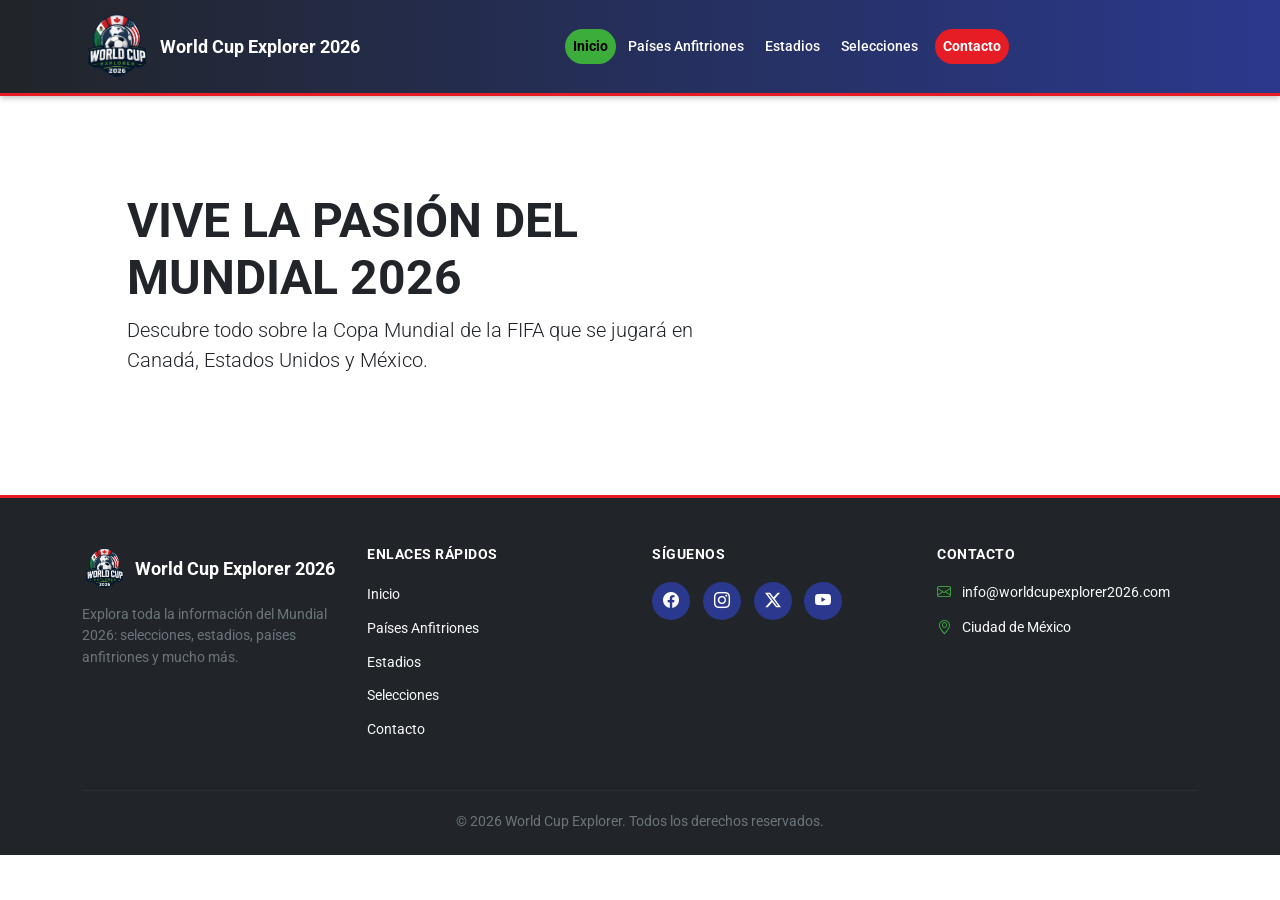
==== index.html @ 937183a6 "Merge pull request #4 from lioneldebortoli/feature/hero/inicio hice la base del hero/inicio" ====
<!doctype html>
<html lang="en">
  <head>
    <meta charset="UTF-8" />
    <meta
      name="description"
      content="Todo sobre el Mundial 2026: países anfitriones, estadios, selecciones participantes y el camino hacia la gran competencia internacional de fútbol."
    />
    <meta
      name="keywords"
      content="Mundial 2026, Copa Mundial FIFA 2026, países anfitriones, estadios Mundial 2026, selecciones Mundial 2026, fútbol internacional, calendario mundialista"
    />
    <meta name="author" content="GrupoWorldCup" />
    <meta name="viewport" content="width=device-width, initial-scale=1.0" />
    <title>WC Explorer | Inicio</title>
    <link
      href="https://cdn.jsdelivr.net/npm/bootstrap@5.3.8/dist/css/bootstrap.min.css"
      rel="stylesheet"
      integrity="sha384-sRIl4kxILFvY47J16cr9ZwB07vP4J8+LH7qKQnuqkuIAvNWLzeN8tE5YBujZqJLB"
      crossorigin="anonymous"
    />
    <link
      rel="stylesheet"
      href="https://cdn.jsdelivr.net/npm/bootstrap-icons@1.13.1/font/bootstrap-icons.min.css"
    />
    <link
      rel="shortcut icon"
      href="./assets/img/logowc.png"
      type="image/x-icon"
    />
    <link rel="stylesheet" href="./css/style.css" />
  </head>
  <body>
    <header>
      <nav class="navbar navbar-expand-lg wc-navbar">
        <div class="container">
          <a class="navbar-brand wc-brand" href="./index.html">
            <img
              src="./assets/img/logowc.png"
              alt="Logo WC Explorer"
              class="wc-logo"
            />
            <span class="wc-brand-name">World Cup Explorer 2026</span>
          </a>
          <button
            class="navbar-toggler"
            type="button"
            data-bs-toggle="collapse"
            data-bs-target="#navbarMenu"
            aria-controls="navbarMenu"
            aria-expanded="false"
            aria-label="Abrir menú"
          >
            <span class="navbar-toggler-icon"></span>
          </button>
          <div class="collapse navbar-collapse" id="navbarMenu">
            <ul class="navbar-nav mx-auto mb-2 mb-lg-0 wc-nav-list">
              <li class="nav-item">
                <a class="nav-link wc-nav-link active" href="./index.html"
                  >Inicio</a
                >
              </li>
              <li class="nav-item">
                <a
                  class="nav-link wc-nav-link"
                  href="./pages/paisesAnfitriones.html"
                  >Países Anfitriones</a
                >
              </li>
              <li class="nav-item">
                <a class="nav-link wc-nav-link" href="./pages/estadios.html"
                  >Estadios</a
                >
              </li>
              <li class="nav-item">
                <a class="nav-link wc-nav-link" href="./pages/selecciones.html"
                  >Selecciones</a
                >
              </li>
              <li class="nav-item">
                <a
                  class="nav-link wc-nav-link wc-nav-cta"
                  href="./pages/contacto.html"
                  >Contacto</a
                >
              </li>
            </ul>
          </div>
        </div>
      </nav>
    </header>
    <main>
      <section class="wc-hero">
        <div class="px-4 py-5 my-5 h-100 hero">
          <div class="col-lg-6 offset-1">
            <h1 class="display-5 fw-bold hero-title">VIVE LA PASIÓN DEL MUNDIAL 2026</h1>
            <p class="lead mb-4 hero-subtitle">
              Descubre todo sobre la Copa Mundial de la FIFA que se jugará en Canadá, Estados Unidos y México.
            </p>
          </div>
        </div>
      </section>
    </main>
    <footer class="wc-footer">
      <div class="container">
        <div class="row wc-footer-top">
          <div class="col-lg-3 col-md-6 mb-4">
            <a href="#" class="wc-footer-brand">
              <img
                src="./assets/img/logowc.png"
                alt="Logo WC Explorer"
                class="wc-footer-logo"
              />
              <span>World Cup Explorer 2026</span>
            </a>
            <p class="wc-footer-text">
              Explora toda la información del Mundial 2026: selecciones,
              estadios, países anfitriones y mucho más.
            </p>
          </div>
          <div class="col-lg-3 col-md-6 mb-4">
            <h6 class="wc-footer-title">ENLACES RÁPIDOS</h6>
            <ul class="wc-footer-links">
              <li><a href="./index.html">Inicio</a></li>
              <li>
                <a href="./pages/paisesAnfitriones.html">Países Anfitriones</a>
              </li>
              <li><a href="./pages/estadios.html">Estadios</a></li>
              <li><a href="./pages/selecciones.html">Selecciones</a></li>
              <li><a href="./pages/contacto.html">Contacto</a></li>
            </ul>
          </div>
          <div class="col-lg-3 col-md-6 mb-4">
            <h6 class="wc-footer-title">SÍGUENOS</h6>
            <div class="wc-footer-social">
              <a href="./pages/error404.html" aria-label="Facebook"
                ><i class="bi bi-facebook"></i
              ></a>
              <a href="./pages/error404.html" aria-label="Instagram"
                ><i class="bi bi-instagram"></i
              ></a>
              <a href="./pages/error404.html" aria-label="Twitter/X"
                ><i class="bi bi-twitter-x"></i
              ></a>
              <a href="./pages/error404.html" aria-label="YouTube"
                ><i class="bi bi-youtube"></i
              ></a>
            </div>
          </div>
          <div class="col-lg-3 col-md-6 mb-4">
            <h6 class="wc-footer-title">CONTACTO</h6>
            <ul class="wc-footer-contact">
              <li>
                <i class="bi bi-envelope"></i> info@worldcupexplorer2026.com
              </li>
              <li><i class="bi bi-geo-alt"></i> Ciudad de México</li>
            </ul>
          </div>
        </div>
        <hr class="wc-footer-divider" />
        <p class="wc-footer-bottom">
          © 2026 World Cup Explorer. Todos los derechos reservados.
        </p>
      </div>
    </footer>
    <script
      src="https://cdn.jsdelivr.net/npm/bootstrap@5.3.8/dist/js/bootstrap.bundle.min.js"
      integrity="sha384-FKyoEForCGlyvwx9Hj09JcYn3nv7wiPVlz7YYwJrWVcXK/BmnVDxM+D2scQbITxI"
      crossorigin="anonymous"
    ></script>
  </body>
</html>
---- css/style.css ----
@import url("https://fonts.googleapis.com/css2?family=Roboto:ital,wght@0,100..900;1,100..900&display=swap");

:root {
  --wc-azul: #2a398d;
  --wc-rojo: #e61d25;
  --wc-verde: #3cac3b;
  --wc-blanco: #ffffff;
  --wc-gris-claro: #f8f9fa;
  --wc-gris-oscuro: #212529;
  --wc-gris-secundario: #6c757d;
}

body {
  font-family: "Roboto", sans-serif;
}

.wc-navbar {
  background: linear-gradient(
    90deg,
    var(--wc-gris-oscuro) 0%,
    var(--wc-azul) 100%
  );
  padding-top: 0.4rem;
  padding-bottom: 0.4rem;
  box-shadow: 0 2px 6px rgba(0, 0, 0, 0.25);
  border-bottom: 3px solid var(--wc-rojo);
}

.wc-brand {
  display: flex;
  align-items: center;
  gap: 0.5rem;
  text-decoration: none;
}

.wc-logo {
  width: 70px;
  height: 70px;
  object-fit: contain;
  transition: filter 0.3s ease;
}

.wc-brand:hover .wc-logo {
  filter: brightness(0.7);
}

.wc-brand-name {
  color: var(--wc-blanco);
  font-family: "Roboto", sans-serif;
  font-weight: 700;
  font-size: 1.15rem;
  transition: color 0.3s ease;
}

.wc-brand:hover .wc-brand-name {
  color: var(--wc-verde);
}

.wc-nav-list {
  gap: 0.3rem;
}

.wc-nav-link {
  color: var(--wc-blanco);
  font-weight: 500;
  font-size: 0.9rem;
  padding: 0.4rem 0.9rem;
  border-radius: 50px;
  transition:
    color 0.3s ease,
    background-color 0.3s ease;
}

.wc-nav-link:hover {
  color: var(--wc-verde);
}

.wc-nav-link.active {
  background-color: var(--wc-verde);
  color: var(--wc-blanco);
  font-weight: 700;
}

.wc-nav-link.active:hover {
  color: var(--wc-blanco);
}

.wc-nav-link.wc-nav-cta {
  background-color: var(--wc-rojo);
  color: var(--wc-blanco);
  font-weight: 700;
  margin-left: 0.3rem;
}

.wc-nav-link.wc-nav-cta:hover {
  background-color: #c8181f;
  color: var(--wc-blanco);
}

.wc-footer {
  background: var(--wc-gris-oscuro);
  color: var(--wc-gris-claro);
  padding-top: 3rem;
  padding-bottom: 1.5rem;
  border-top: 3px solid var(--wc-rojo);
}

.wc-footer-brand {
  display: flex;
  align-items: center;
  gap: 0.5rem;
  text-decoration: none;
  margin-bottom: 0.8rem;
}

.wc-footer-logo {
  width: 45px;
  height: 45px;
  object-fit: contain;
}

.wc-footer-brand span {
  color: var(--wc-blanco);
  font-weight: 700;
  font-size: 1.15rem;
}

.wc-footer-text {
  color: var(--wc-gris-secundario);
  font-size: 0.9rem;
  line-height: 1.5;
}

.wc-footer-title {
  color: var(--wc-blanco);
  font-weight: 700;
  font-size: 0.9rem;
  letter-spacing: 0.5px;
  margin-bottom: 1.2rem;
}

.wc-footer-links {
  list-style: none;
  padding: 0;
  margin: 0;
}

.wc-footer-links li {
  margin-bottom: 0.6rem;
}

.wc-footer-links a {
  color: var(--wc-gris-claro);
  text-decoration: none;
  font-size: 0.9rem;
  transition: color 0.3s ease;
}

.wc-footer-links a:hover {
  color: var(--wc-verde);
}

.wc-footer-social {
  display: flex;
  gap: 0.8rem;
}

.wc-footer-social a {
  width: 38px;
  height: 38px;
  display: flex;
  align-items: center;
  justify-content: center;
  background-color: var(--wc-azul);
  color: var(--wc-blanco);
  border-radius: 50%;
  font-size: 1rem;
  text-decoration: none;
  transition:
    background-color 0.3s ease,
    transform 0.3s ease;
}

.wc-footer-social a:hover {
  background-color: var(--wc-verde);
  transform: translateY(-3px);
}

.wc-footer-contact {
  list-style: none;
  padding: 0;
  margin: 0;
}

.wc-footer-contact li {
  color: var(--wc-gris-claro);
  font-size: 0.9rem;
  margin-bottom: 0.8rem;
}

.wc-footer-contact i {
  color: var(--wc-verde);
  margin-right: 0.5rem;
}

.wc-footer-divider {
  border-color: rgba(255, 255, 255, 0.15);
  margin-top: 1rem;
  margin-bottom: 1.2rem;
}

.wc-footer-bottom {
  text-align: center;
  color: var(--wc-gris-secundario);
  font-size: 0.85rem;
  margin-bottom: 0;
}

@media (max-width: 991.98px) {
  .wc-nav-list {
    text-align: center;
    gap: 0.5rem;
    padding-top: 0.5rem;
  }

  .wc-nav-link {
    display: inline-block;
  }
}

@media (max-width: 767.98px) {
  .wc-footer {
    text-align: center;
  }

  .wc-footer-brand {
    justify-content: center;
  }

  .wc-footer-social {
    justify-content: center;
  }
}
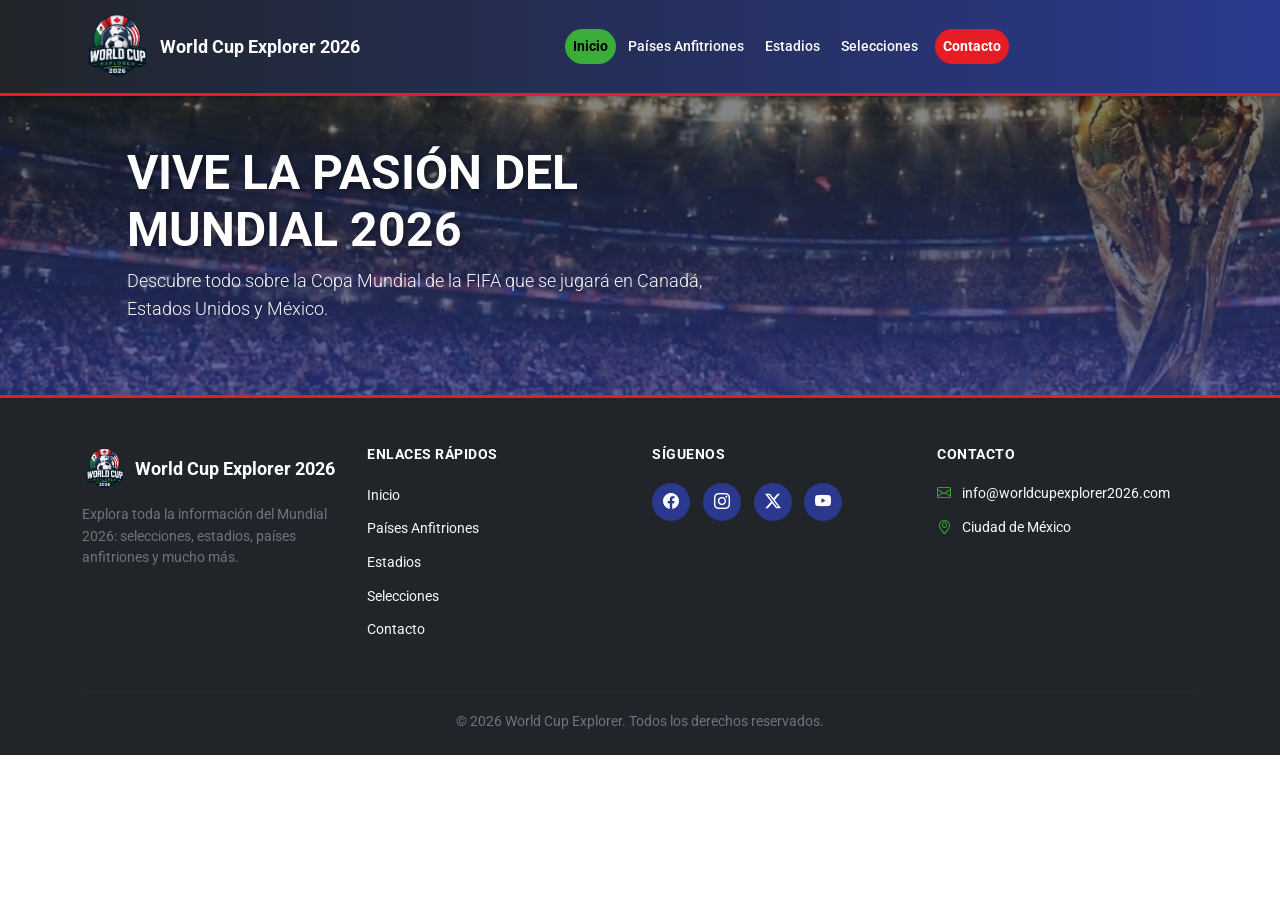
==== commit 3c988f79: "Merge pull request #5 from lioneldebortoli/feature/hero/inicio termine el hero" ====
--- a/index.html
+++ b/index.html
@@ -91,11 +91,14 @@
     </header>
     <main>
       <section class="wc-hero">
-        <div class="px-4 py-5 my-5 h-100 hero">
+        <div class="px-4 py-5 hero">
           <div class="col-lg-6 offset-1">
-            <h1 class="display-5 fw-bold hero-title">VIVE LA PASIÓN DEL MUNDIAL 2026</h1>
+            <h1 class="display-5 fw-bold hero-title">
+              VIVE LA PASIÓN DEL MUNDIAL 2026
+            </h1>
             <p class="lead mb-4 hero-subtitle">
-              Descubre todo sobre la Copa Mundial de la FIFA que se jugará en Canadá, Estados Unidos y México.
+              Descubre todo sobre la Copa Mundial de la FIFA que se jugará en
+              Canadá, Estados Unidos y México.
             </p>
           </div>
         </div>
--- a/css/style.css
+++ b/css/style.css
@@ -12,6 +12,8 @@
 
 body {
   font-family: "Roboto", sans-serif;
+  margin: 0;
+  padding: 0;
 }
 
 .wc-navbar {
@@ -97,6 +99,47 @@
   color: var(--wc-blanco);
 }
 
+.hero {
+  background:
+    linear-gradient(180deg, rgba(33, 37, 41, 0.55) 0%, rgba(42, 57, 141, 0.75) 100%),
+    url(../assets/img/heroInicio.jpg);
+  background-size: cover;
+  background-position: center;
+  background-repeat: no-repeat;
+  color: var(--wc-blanco);
+  display: flex;
+  align-items: center;
+}
+
+.hero-title {
+  font-family: "Roboto", sans-serif;
+  font-weight: 700;
+  text-shadow: 2px 2px 6px rgba(0, 0, 0, 0.4);
+  color: var(--wc-blanco);
+  line-height: 1.2;
+}
+
+.hero-subtitle {
+  color: var(--wc-gris-claro);
+  font-size: 1.1rem;
+  line-height: 1.6;
+}
+
+@media (max-width: 767.98px) {
+  .hero-title {
+    font-size: 2rem;
+  }
+
+  .hero-subtitle {
+    font-size: 0.95rem;
+  }
+
+  .hero .col-lg-6.offset-1 {
+    margin: 0 auto;
+    text-align: center;
+  }
+}
+
 .wc-footer {
   background: var(--wc-gris-oscuro);
   color: var(--wc-gris-claro);
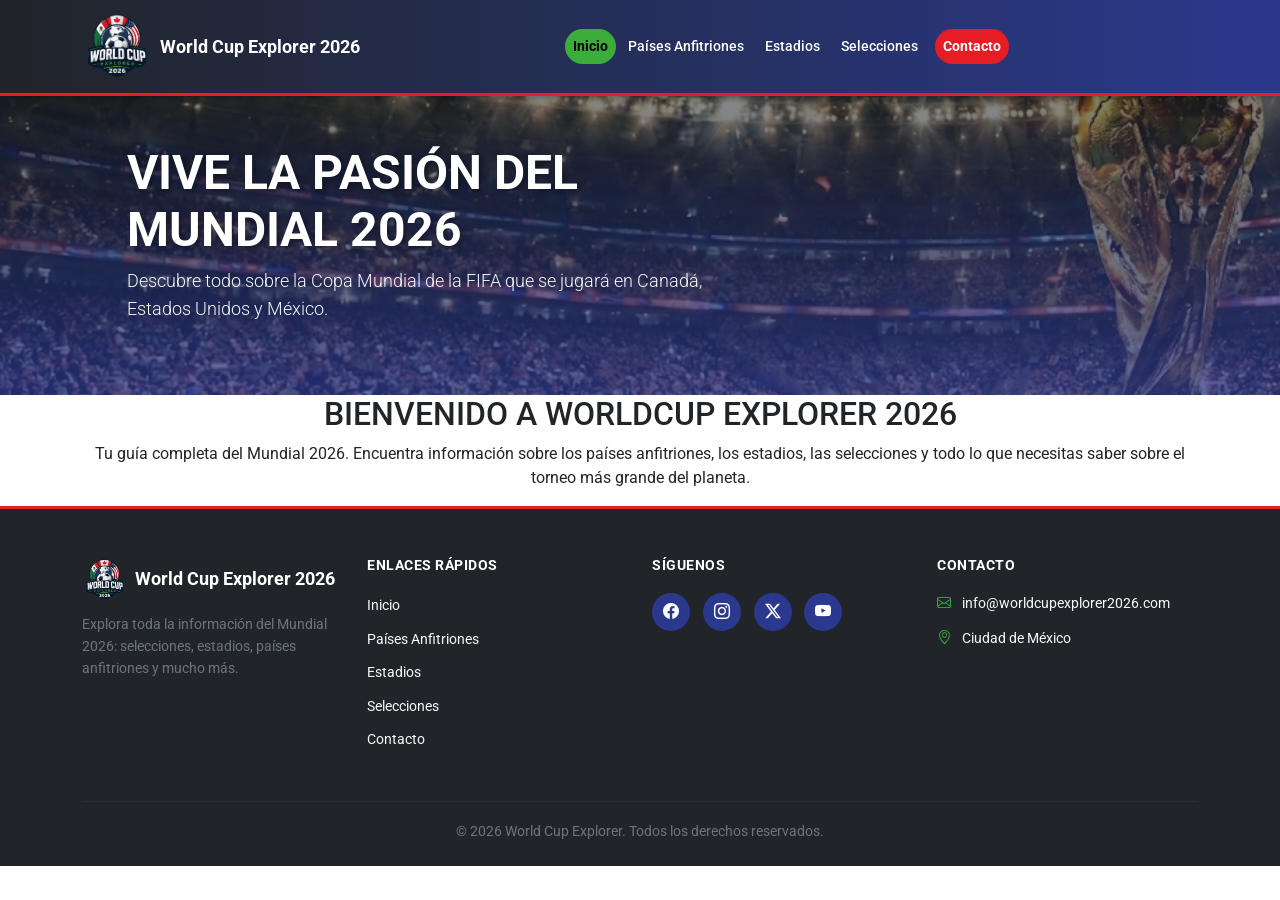
==== commit e7da153c: "hice la base de bienvenida" ====
--- a/index.html
+++ b/index.html
@@ -103,6 +103,16 @@
           </div>
         </div>
       </section>
+      <section class="wc-welcome">
+        <div class="container text-center">
+          <h2 class="wc-welcome-title">BIENVENIDO A WORLDCUP EXPLORER 2026</h2>
+          <p class="wc-welcome-text">
+            Tu guía completa del Mundial 2026. Encuentra información sobre los
+            países anfitriones, los estadios, las selecciones y todo lo que
+            necesitas saber sobre el torneo más grande del planeta.
+          </p>
+        </div>
+      </section>
     </main>
     <footer class="wc-footer">
       <div class="container">
--- a/css/style.css
+++ b/css/style.css
@@ -125,20 +125,7 @@
   line-height: 1.6;
 }
 
-@media (max-width: 767.98px) {
-  .hero-title {
-    font-size: 2rem;
-  }
-
-  .hero-subtitle {
-    font-size: 0.95rem;
-  }
-
-  .hero .col-lg-6.offset-1 {
-    margin: 0 auto;
-    text-align: center;
-  }
-}
+
 
 .wc-footer {
   background: var(--wc-gris-oscuro);
@@ -284,3 +271,18 @@
     justify-content: center;
   }
 }
+
+@media (max-width: 767.98px) {
+  .hero-title {
+    font-size: 2rem;
+  }
+
+  .hero-subtitle {
+    font-size: 0.95rem;
+  }
+
+  .hero .col-lg-6.offset-1 {
+    margin: 0 auto;
+    text-align: center;
+  }
+}
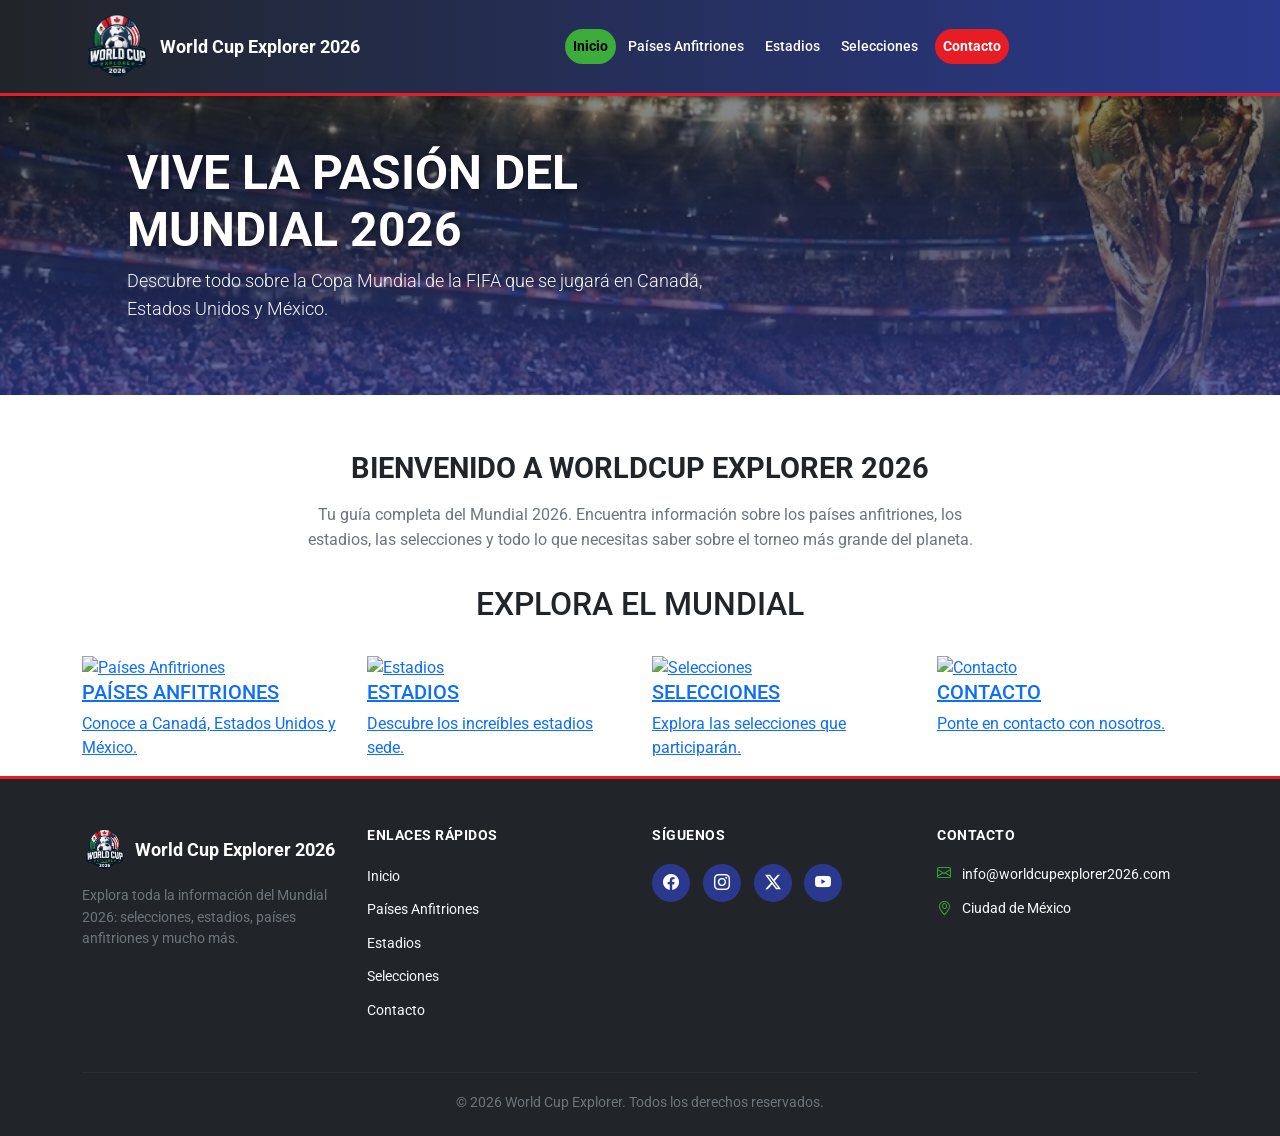
==== commit 115a44c4: "hice la base de las cards" ====
--- a/index.html
+++ b/index.html
@@ -113,6 +113,73 @@
           </p>
         </div>
       </section>
+      <section class="wc-explore">
+        <div class="container">
+          <h2 class="wc-section-title text-center">EXPLORA EL MUNDIAL</h2>
+          <div class="row g-4 mt-2">
+            <div class="col-md-6 col-lg-3">
+              <a href="./pages/paisesAnfitriones.html" class="wc-card">
+                <img
+                  src="https://cdn.eldestapeweb.com/eldestape/062025/1749572400278/mundial-2026-nuevo-clasificado-fifa-jpg..webp?cw=1200&ch=675&extw=jpg"
+                  alt="Países Anfitriones"
+                  class="wc-card-img"
+                />
+                <div class="wc-card-body">
+                  <h5 class="wc-card-title wc-card-title-verde">
+                    PAÍSES ANFITRIONES
+                  </h5>
+                  <p class="wc-card-text">
+                    Conoce a Canadá, Estados Unidos y México.
+                  </p>
+                </div>
+              </a>
+            </div>
+            <div class="col-md-6 col-lg-3">
+              <a href="./pages/estadios.html" class="wc-card">
+                <img
+                  src="https://a.espncdn.com/photo/2024/0204/r1286886_1296x729_16-9.jpg"
+                  alt="Estadios"
+                  class="wc-card-img"
+                />
+                <div class="wc-card-body">
+                  <h5 class="wc-card-title wc-card-title-azul">ESTADIOS</h5>
+                  <p class="wc-card-text">
+                    Descubre los increíbles estadios sede.
+                  </p>
+                </div>
+              </a>
+            </div>
+            <div class="col-md-6 col-lg-3">
+              <a href="./pages/selecciones.html" class="wc-card">
+                <img
+                  src="https://quadratin.com/wp-content/uploads/2025/11/fifa-mundial-2026-equipos-clasificados.jpg"
+                  alt="Selecciones"
+                  class="wc-card-img"
+                />
+                <div class="wc-card-body">
+                  <h5 class="wc-card-title wc-card-title-rojo">SELECCIONES</h5>
+                  <p class="wc-card-text">
+                    Explora las selecciones que participarán.
+                  </p>
+                </div>
+              </a>
+            </div>
+            <div class="col-md-6 col-lg-3">
+              <a href="./pages/contacto.html" class="wc-card">
+                <img
+                  src="https://static.vecteezy.com/system/resources/previews/007/479/717/non_2x/icon-contacts-suitable-for-mobile-apps-symbol-long-shadow-style-simple-design-editable-design-template-simple-symbol-illustration-vector.jpg"
+                  alt="Contacto"
+                  class="wc-card-img"
+                />
+                <div class="wc-card-body">
+                  <h5 class="wc-card-title wc-card-title-morado">CONTACTO</h5>
+                  <p class="wc-card-text">Ponte en contacto con nosotros.</p>
+                </div>
+              </a>
+            </div>
+          </div>
+        </div>
+      </section>
     </main>
     <footer class="wc-footer">
       <div class="container">
--- a/css/style.css
+++ b/css/style.css
@@ -125,7 +125,27 @@
   line-height: 1.6;
 }
 
-
+.wc-welcome {
+  padding-top: 3.5rem;
+  padding-bottom: 2rem;
+  background-color: var(--wc-blanco);
+}
+
+.wc-welcome-title {
+  font-family: "Roboto", sans-serif;
+  font-weight: 700;
+  color: var(--wc-gris-oscuro);
+  font-size: 1.8rem;
+  margin-bottom: 1rem;
+}
+
+.wc-welcome-text {
+  color: var(--wc-gris-secundario);
+  font-size: 1rem;
+  max-width: 700px;
+  margin: 0 auto;
+  line-height: 1.6;
+}
 
 .wc-footer {
   background: var(--wc-gris-oscuro);
@@ -285,4 +305,14 @@
     margin: 0 auto;
     text-align: center;
   }
+}
+
+@media (max-width: 767.98px) {
+  .wc-welcome-title {
+    font-size: 1.4rem;
+  }
+
+  .wc-welcome-text {
+    font-size: 0.9rem;
+  }
 }
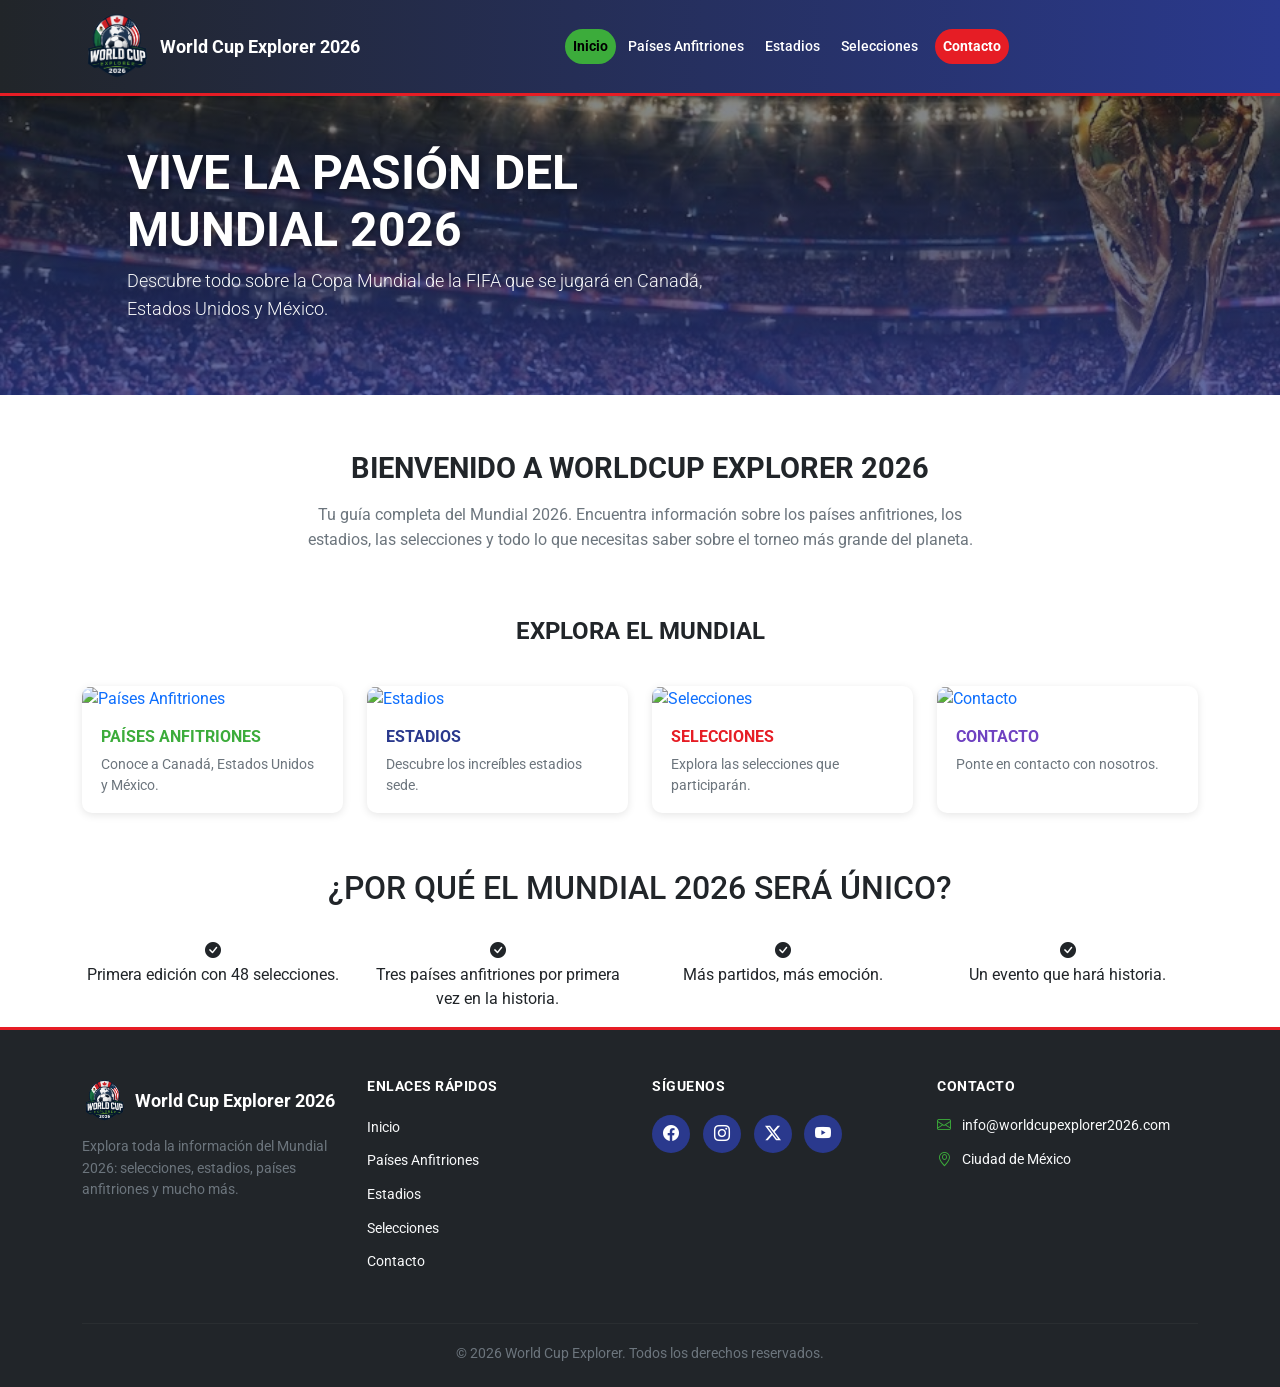
==== commit 91f2268b: "hice la base" ====
--- a/index.html
+++ b/index.html
@@ -180,6 +180,43 @@
           </div>
         </div>
       </section>
+      <section class="wc-why">
+        <div class="container">
+          <h2 class="wc-why-title text-center">
+            ¿POR QUÉ EL MUNDIAL 2026 SERÁ ÚNICO?
+          </h2>
+
+          <div class="row g-4 mt-2 text-center">
+            <div class="col-md-3 col-6">
+              <div class="wc-why-item">
+                <i class="bi bi-check-circle-fill"></i>
+                <p>Primera edición con 48 selecciones.</p>
+              </div>
+            </div>
+
+            <div class="col-md-3 col-6">
+              <div class="wc-why-item">
+                <i class="bi bi-check-circle-fill"></i>
+                <p>Tres países anfitriones por primera vez en la historia.</p>
+              </div>
+            </div>
+
+            <div class="col-md-3 col-6">
+              <div class="wc-why-item">
+                <i class="bi bi-check-circle-fill"></i>
+                <p>Más partidos, más emoción.</p>
+              </div>
+            </div>
+
+            <div class="col-md-3 col-6">
+              <div class="wc-why-item">
+                <i class="bi bi-check-circle-fill"></i>
+                <p>Un evento que hará historia.</p>
+              </div>
+            </div>
+          </div>
+        </div>
+      </section>
     </main>
     <footer class="wc-footer">
       <div class="container">
--- a/css/style.css
+++ b/css/style.css
@@ -101,7 +101,11 @@
 
 .hero {
   background:
-    linear-gradient(180deg, rgba(33, 37, 41, 0.55) 0%, rgba(42, 57, 141, 0.75) 100%),
+    linear-gradient(
+      180deg,
+      rgba(33, 37, 41, 0.55) 0%,
+      rgba(42, 57, 141, 0.75) 100%
+    ),
     url(../assets/img/heroInicio.jpg);
   background-size: cover;
   background-position: center;
@@ -147,6 +151,76 @@
   line-height: 1.6;
 }
 
+.wc-explore {
+  padding-top: 2rem;
+  padding-bottom: 3.5rem;
+  background-color: var(--wc-blanco);
+}
+
+.wc-section-title {
+  font-family: "Roboto", sans-serif;
+  font-weight: 700;
+  color: var(--wc-gris-oscuro);
+  font-size: 1.5rem;
+  margin-bottom: 1rem;
+}
+
+.wc-card {
+  display: block;
+  text-decoration: none;
+  border-radius: 10px;
+  overflow: hidden;
+  box-shadow: 0 2px 8px rgba(0, 0, 0, 0.1);
+  transition:
+    transform 0.3s ease,
+    box-shadow 0.3s ease;
+  height: 100%;
+  background-color: var(--wc-blanco);
+}
+
+.wc-card:hover {
+  transform: translateY(-5px);
+  box-shadow: 0 6px 16px rgba(0, 0, 0, 0.15);
+}
+
+.wc-card-img {
+  width: 100%;
+  height: 140px;
+  object-fit: cover;
+}
+
+.wc-card-body {
+  padding: 1rem 1.2rem;
+}
+
+.wc-card-title {
+  font-weight: 700;
+  font-size: 1rem;
+  margin-bottom: 0.5rem;
+}
+
+.wc-card-title-verde {
+  color: var(--wc-verde);
+}
+
+.wc-card-title-azul {
+  color: var(--wc-azul);
+}
+
+.wc-card-title-rojo {
+  color: var(--wc-rojo);
+}
+
+.wc-card-title-morado {
+  color: #6f42c1;
+}
+
+.wc-card-text {
+  color: var(--wc-gris-secundario);
+  font-size: 0.9rem;
+  margin-bottom: 0;
+}
+
 .wc-footer {
   background: var(--wc-gris-oscuro);
   color: var(--wc-gris-claro);
@@ -315,4 +389,10 @@
   .wc-welcome-text {
     font-size: 0.9rem;
   }
+}
+
+@media (max-width: 767.98px) {
+  .wc-section-title {
+    font-size: 1.3rem;
+  }
 }
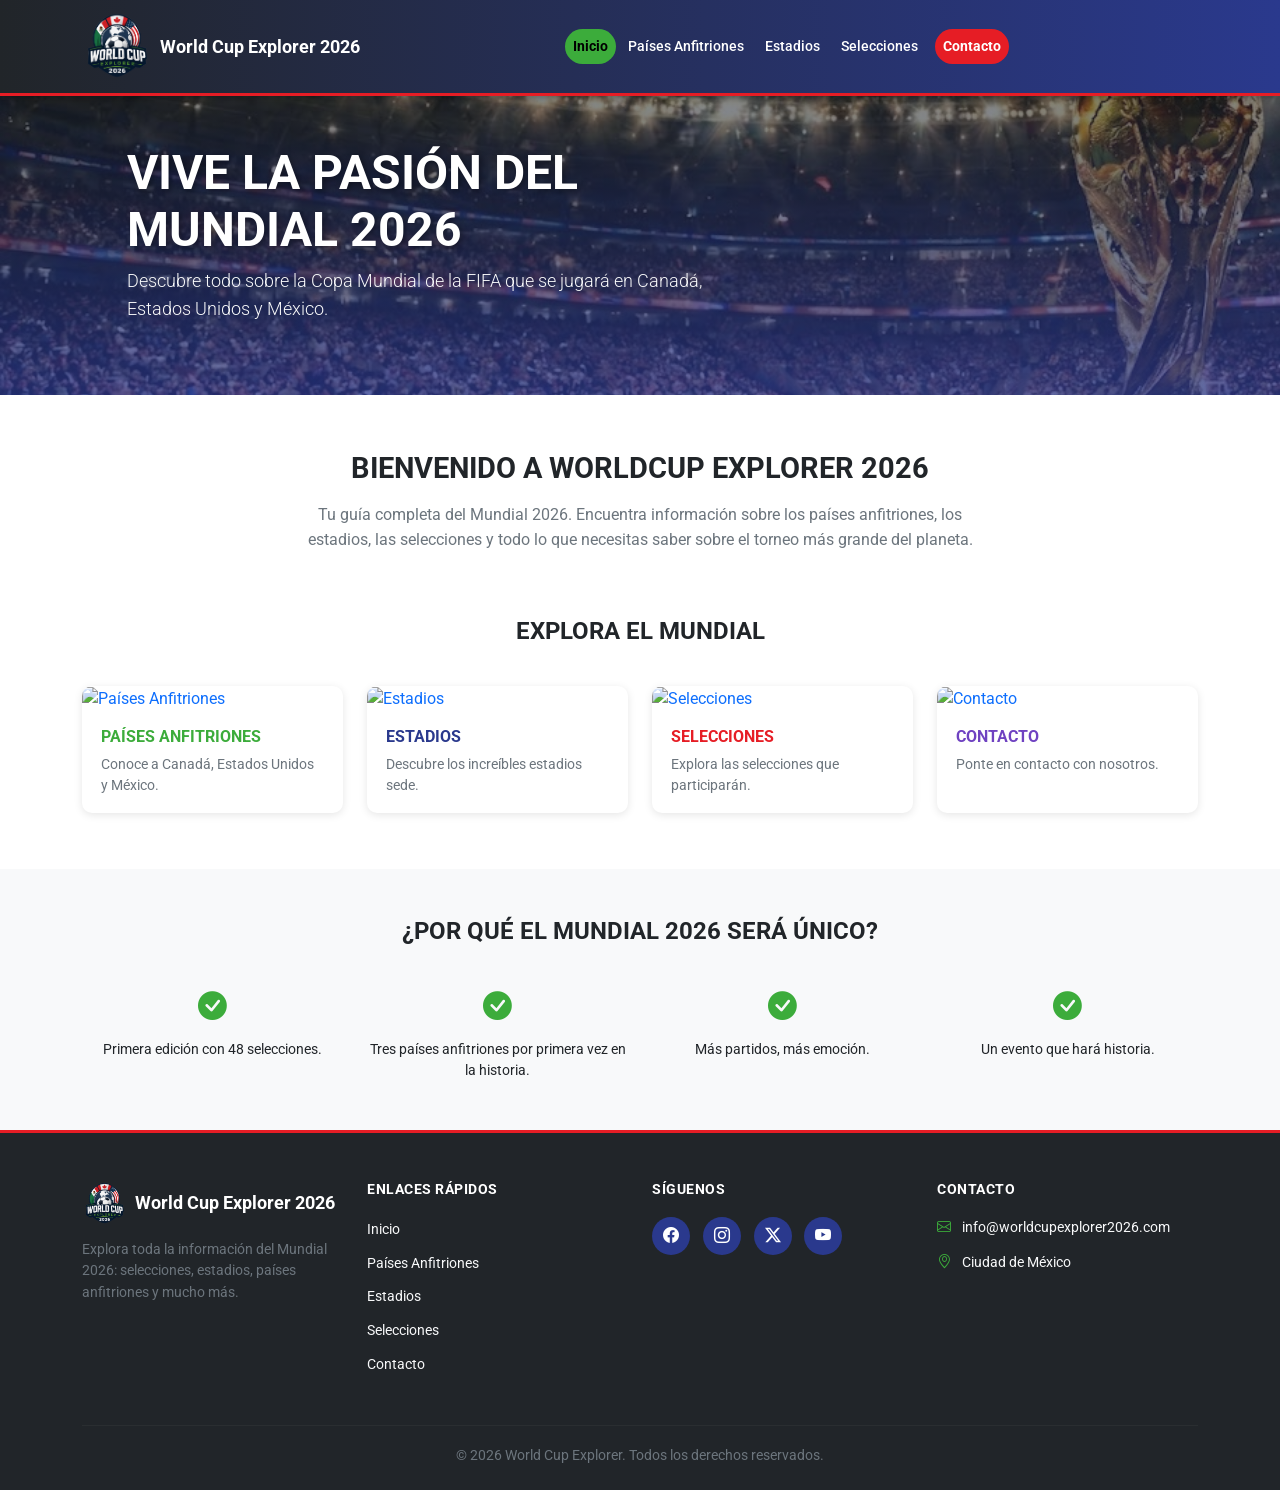
==== commit dec34f22: "hice el pqMundial" ====
--- a/index.html
+++ b/index.html
@@ -181,34 +181,28 @@
         </div>
       </section>
       <section class="wc-why">
-        <div class="container">
-          <h2 class="wc-why-title text-center">
-            ¿POR QUÉ EL MUNDIAL 2026 SERÁ ÚNICO?
-          </h2>
-
-          <div class="row g-4 mt-2 text-center">
-            <div class="col-md-3 col-6">
+        <div class="container text-center">
+          <h2 class="wc-why-title">¿POR QUÉ EL MUNDIAL 2026 SERÁ ÚNICO?</h2>
+          <div class="row g-4 mt-2 justify-content-center">
+            <div class="col-md-6 col-lg-3">
               <div class="wc-why-item">
                 <i class="bi bi-check-circle-fill"></i>
                 <p>Primera edición con 48 selecciones.</p>
               </div>
             </div>
-
-            <div class="col-md-3 col-6">
+            <div class="col-md-6 col-lg-3">
               <div class="wc-why-item">
                 <i class="bi bi-check-circle-fill"></i>
                 <p>Tres países anfitriones por primera vez en la historia.</p>
               </div>
             </div>
-
-            <div class="col-md-3 col-6">
+            <div class="col-md-6 col-lg-3">
               <div class="wc-why-item">
                 <i class="bi bi-check-circle-fill"></i>
                 <p>Más partidos, más emoción.</p>
               </div>
             </div>
-
-            <div class="col-md-3 col-6">
+            <div class="col-md-6 col-lg-3">
               <div class="wc-why-item">
                 <i class="bi bi-check-circle-fill"></i>
                 <p>Un evento que hará historia.</p>
--- a/css/style.css
+++ b/css/style.css
@@ -221,6 +221,39 @@
   margin-bottom: 0;
 }
 
+.wc-why {
+  padding-top: 3rem;
+  padding-bottom: 3rem;
+  background-color: var(--wc-gris-claro);
+}
+
+.wc-why-title {
+  font-family: "Roboto", sans-serif;
+  font-weight: 700;
+  color: var(--wc-gris-oscuro);
+  font-size: 1.5rem;
+  margin-bottom: 1rem;
+}
+
+.wc-why-item {
+  height: 100%;
+}
+
+.wc-why-item i {
+  color: var(--wc-verde);
+  font-size: 1.8rem;
+  margin-bottom: 0.6rem;
+  display: block;
+}
+
+.wc-why-item p {
+  color: var(--wc-gris-oscuro);
+  font-size: 0.9rem;
+  margin-bottom: 0;
+}
+
+
+
 .wc-footer {
   background: var(--wc-gris-oscuro);
   color: var(--wc-gris-claro);
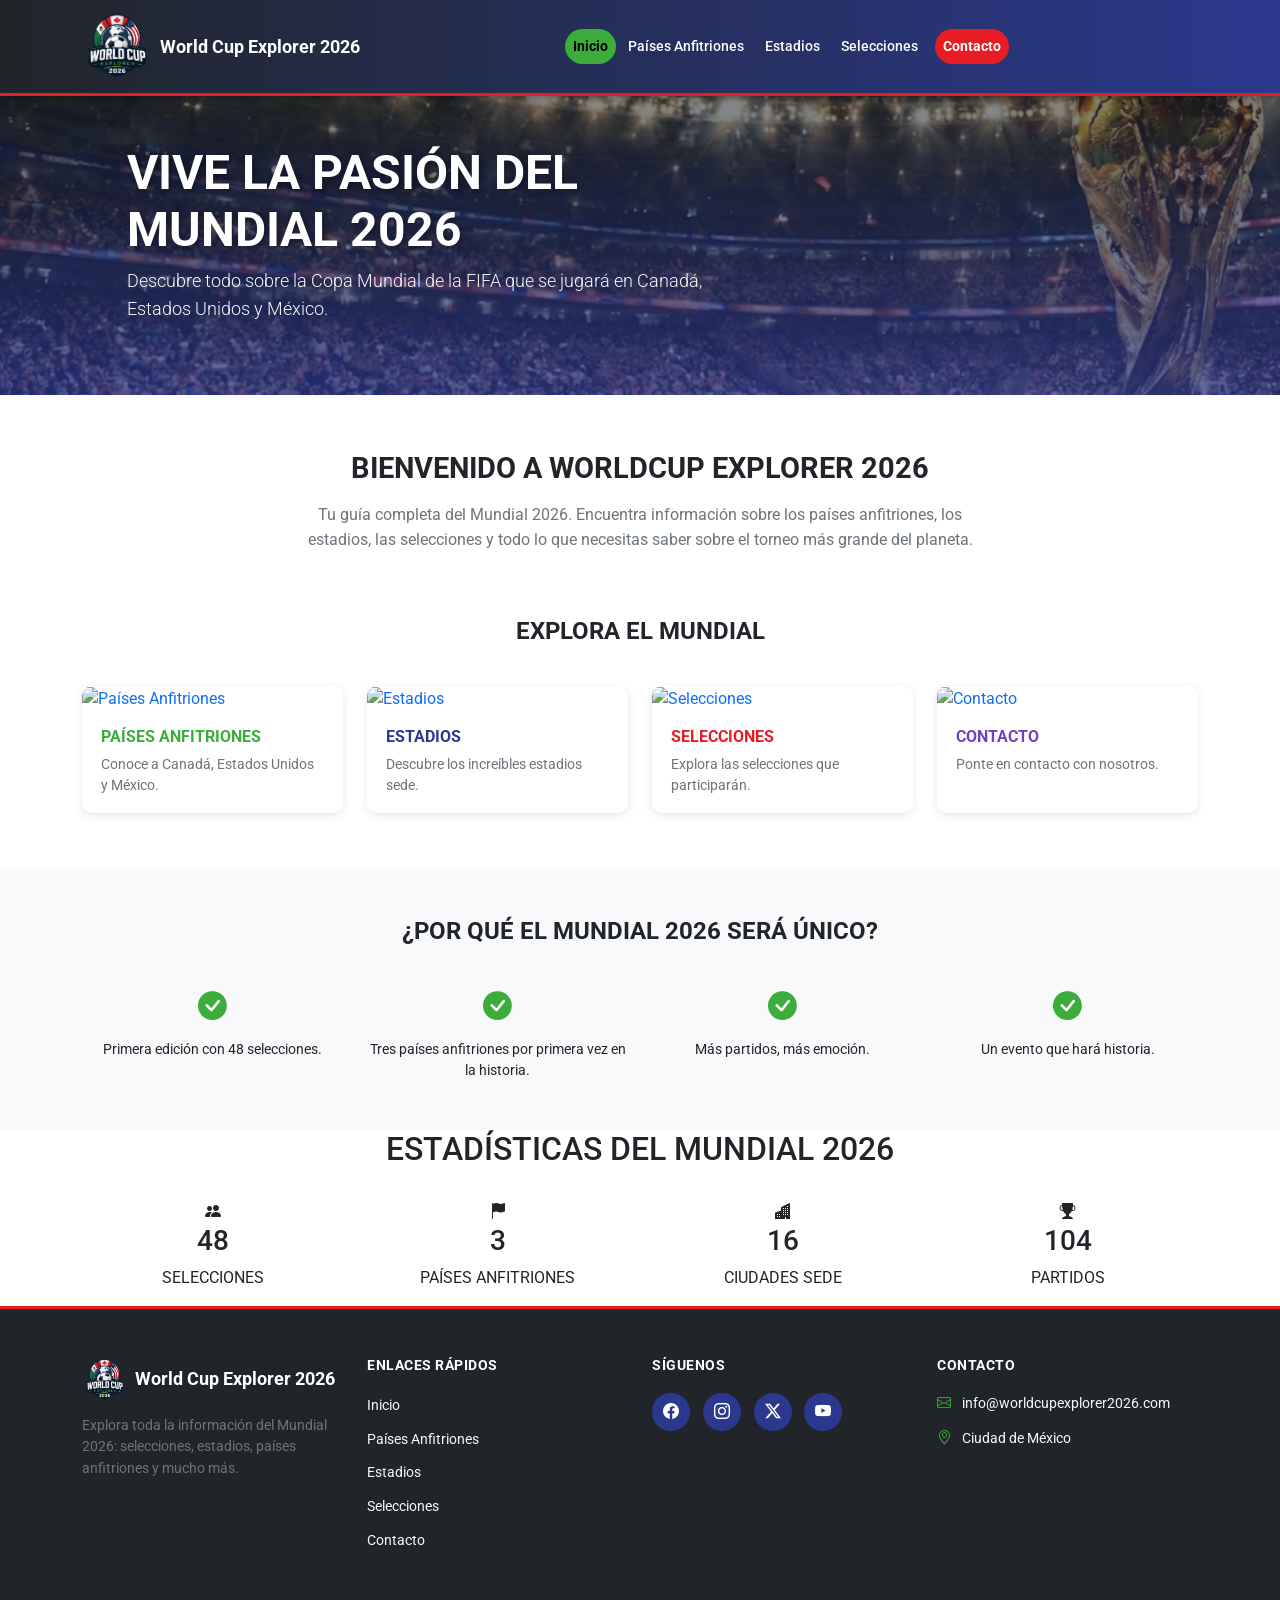
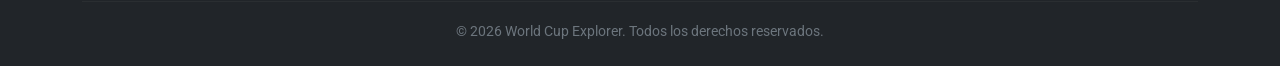
==== commit 069a9cc1: "hice la base" ====
--- a/index.html
+++ b/index.html
@@ -211,6 +211,43 @@
           </div>
         </div>
       </section>
+      <section class="wc-stats">
+        <div class="container text-center">
+          <h2 class="wc-stats-title">ESTADÍSTICAS DEL MUNDIAL 2026</h2>
+          <div class="row g-4 mt-2">
+            <div class="col-6 col-lg-3">
+              <div class="wc-stat-card">
+                <i class="bi bi-people-fill wc-stat-icon wc-stat-azul"></i>
+                <h3 class="wc-stat-number">48</h3>
+                <p class="wc-stat-label">SELECCIONES</p>
+              </div>
+            </div>
+            <div class="col-6 col-lg-3">
+              <div class="wc-stat-card">
+                <i class="bi bi-flag-fill wc-stat-icon wc-stat-verde"></i>
+                <h3 class="wc-stat-number">3</h3>
+                <p class="wc-stat-label">PAÍSES ANFITRIONES</p>
+              </div>
+            </div>
+            <div class="col-6 col-lg-3">
+              <div class="wc-stat-card">
+                <i
+                  class="bi bi-buildings-fill wc-stat-icon wc-stat-amarillo"
+                ></i>
+                <h3 class="wc-stat-number">16</h3>
+                <p class="wc-stat-label">CIUDADES SEDE</p>
+              </div>
+            </div>
+            <div class="col-6 col-lg-3">
+              <div class="wc-stat-card">
+                <i class="bi bi-trophy-fill wc-stat-icon wc-stat-rojo"></i>
+                <h3 class="wc-stat-number">104</h3>
+                <p class="wc-stat-label">PARTIDOS</p>
+              </div>
+            </div>
+          </div>
+        </div>
+      </section>
     </main>
     <footer class="wc-footer">
       <div class="container">
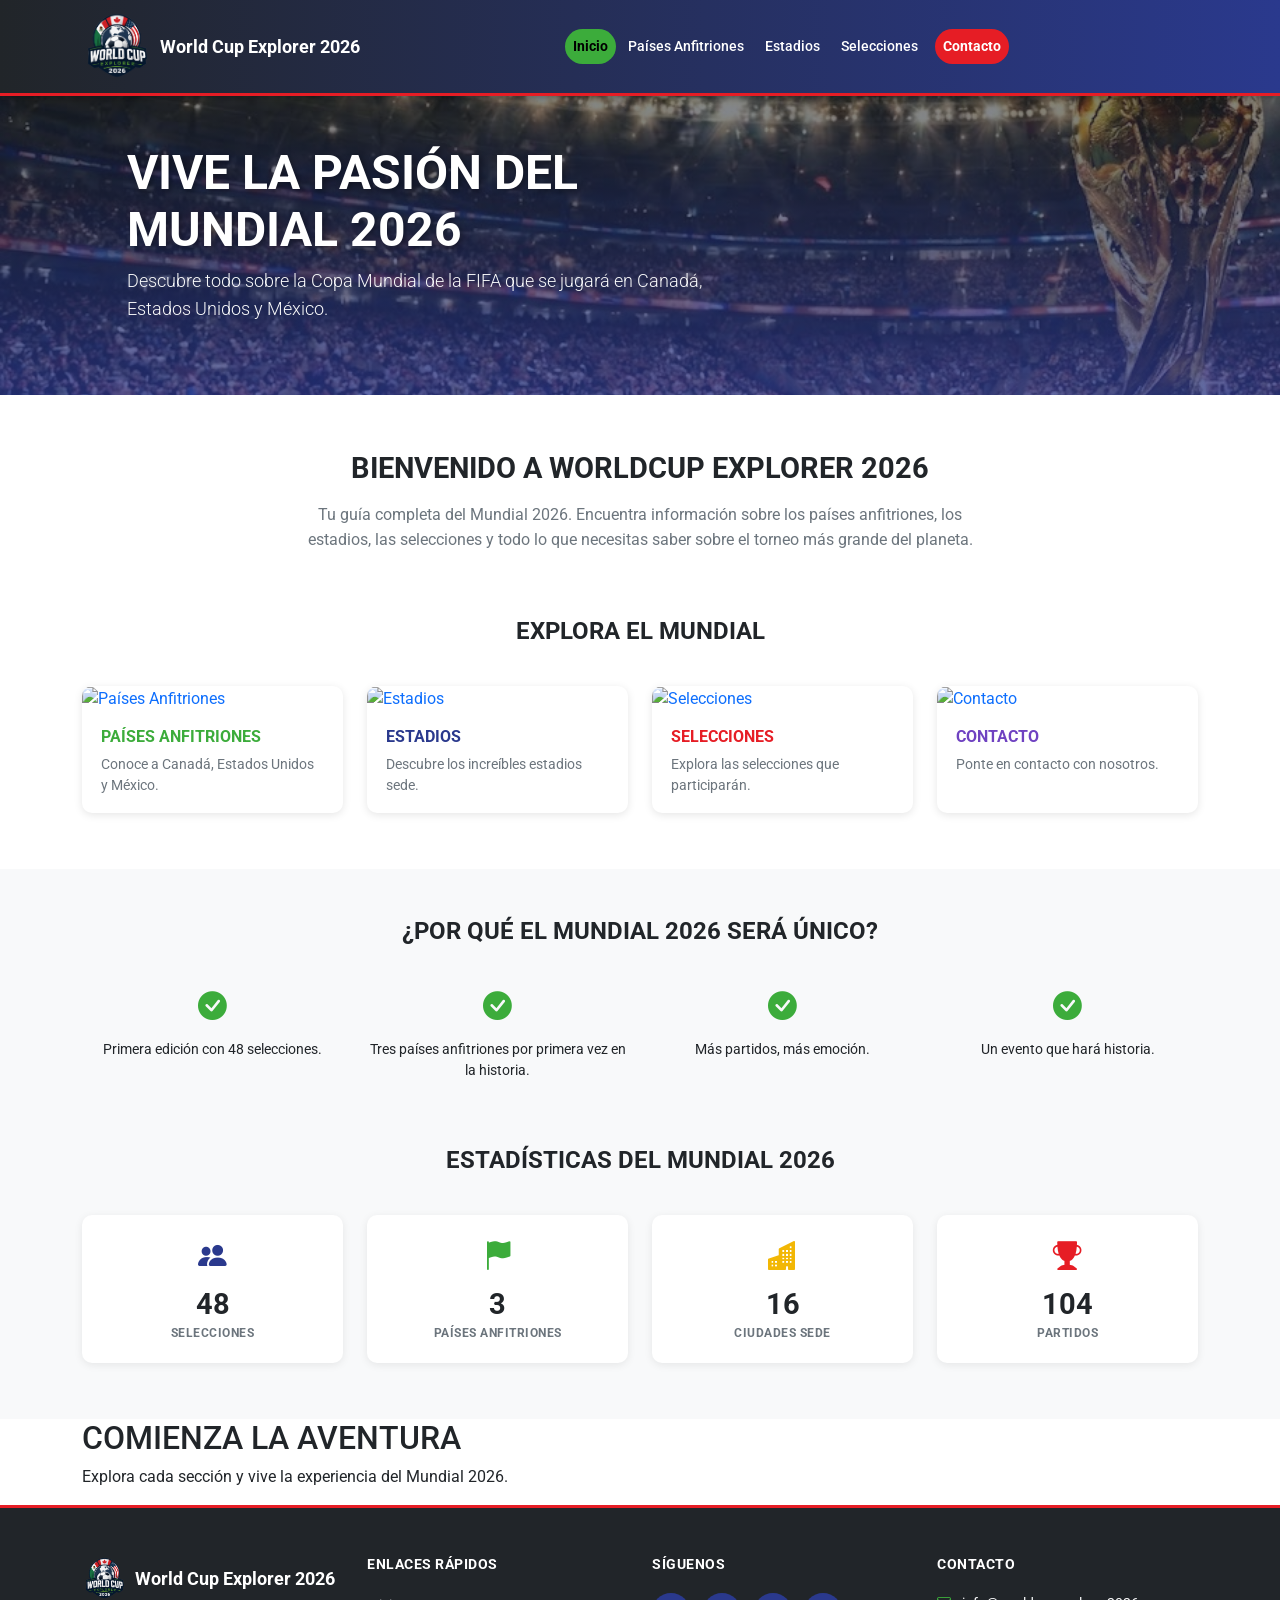
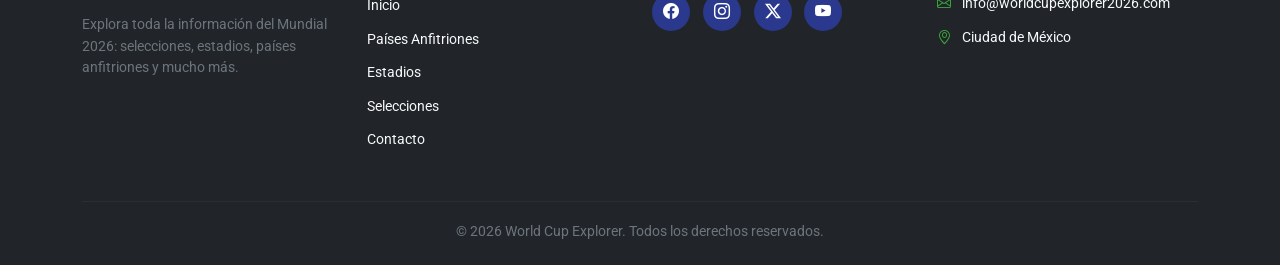
==== commit 6d7fd8df: "hice la base" ====
--- a/index.html
+++ b/index.html
@@ -248,6 +248,18 @@
           </div>
         </div>
       </section>
+      <section class="wc-cta">
+        <div class="container">
+          <div class="row align-items-center">
+            <div class="col-md-8">
+              <h2 class="wc-cta-title">COMIENZA LA AVENTURA</h2>
+              <p class="wc-cta-text">
+                Explora cada sección y vive la experiencia del Mundial 2026.
+              </p>
+            </div>
+          </div>
+        </div>
+      </section>
     </main>
     <footer class="wc-footer">
       <div class="container">
--- a/css/style.css
+++ b/css/style.css
@@ -252,7 +252,70 @@
   margin-bottom: 0;
 }
 
-
+.wc-stats {
+  padding-top: 1rem;
+  padding-bottom: 3.5rem;
+  background-color: var(--wc-gris-claro);
+}
+
+.wc-stats-title {
+  font-family: "Roboto", sans-serif;
+  font-weight: 700;
+  color: var(--wc-gris-oscuro);
+  font-size: 1.5rem;
+  margin-bottom: 1rem;
+}
+
+.wc-stat-card {
+  background-color: var(--wc-blanco);
+  border-radius: 10px;
+  text-align: center;
+  padding: 1.3rem 1rem;
+  box-shadow: 0 2px 8px rgba(0, 0, 0, 0.08);
+  transition: transform 0.3s ease;
+  height: 100%;
+}
+
+.wc-stat-card:hover {
+  transform: translateY(-4px);
+}
+
+.wc-stat-icon {
+  font-size: 1.8rem;
+  margin-bottom: 0.5rem;
+  display: block;
+}
+
+.wc-stat-azul {
+  color: var(--wc-azul);
+}
+
+.wc-stat-verde {
+  color: var(--wc-verde);
+}
+
+.wc-stat-rojo {
+  color: var(--wc-rojo);
+}
+
+.wc-stat-amarillo {
+  color: #f2b705;
+}
+
+.wc-stat-number {
+  font-weight: 700;
+  font-size: 1.8rem;
+  color: var(--wc-gris-oscuro);
+  margin-bottom: 0.2rem;
+}
+
+.wc-stat-label {
+  font-size: 0.75rem;
+  color: var(--wc-gris-secundario);
+  font-weight: 700;
+  letter-spacing: 0.5px;
+  margin-bottom: 0;
+}
 
 .wc-footer {
   background: var(--wc-gris-oscuro);
